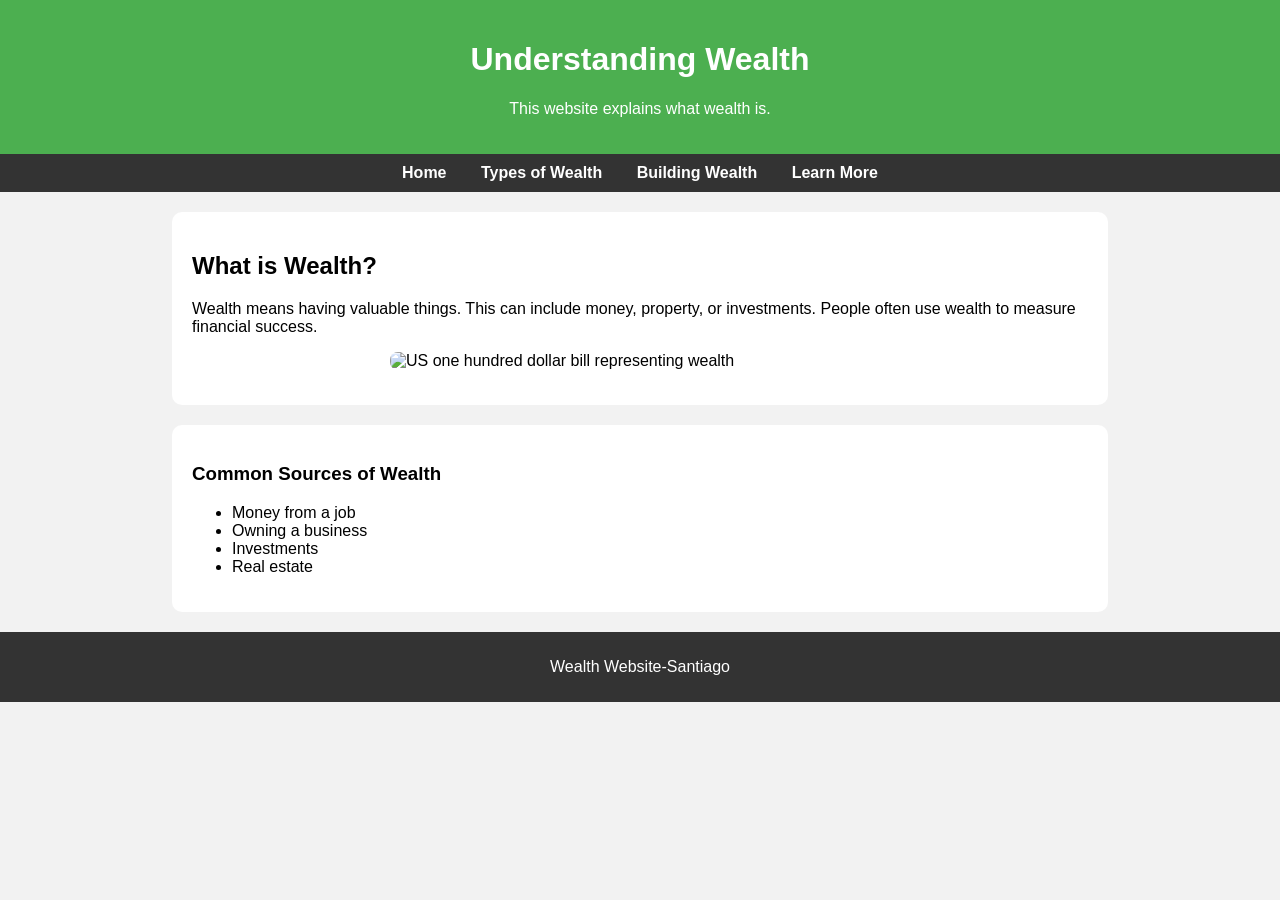
==== index.html @ f5e5234f "Update index.html" ====
<!DOCTYPE html>
<html>

<head>
<title>Wealth Website - Home</title>
<link rel="stylesheet" href="style.css">
</head>

<body>

<header>
<h1>Understanding Wealth</h1>
<p title="Website theme">This website explains what wealth is.</p>
</header>

<nav>
<a href="index.html">Home</a>
<a href="types.html">Types of Wealth</a>
<a href="tips.html">Building Wealth</a>
<a href="https://www.investopedia.com" title="Learn more about finance">Learn More</a>
</nav>

<div id="intro" class="section">

<h2>What is Wealth?</h2>

<p>
Wealth means having valuable things. This can include
<span>money, property, or investments</span>.
People often use wealth to measure financial success.
</p>

<img src="https://img.apmcdn.org/7c83d47f1c11d89de78e99862cbb69b2e878f114/uncropped/689ad7-2023-04-usdollar-600.jpg"
alt="US one hundred dollar bill representing wealth"
title="Money as a symbol of wealth"
width="500">

</div>

<div>

<h3>Common Sources of Wealth</h3>

<ul>
<li>Money from a job</li>
<li>Owning a business</li>
<li>Investments</li>
<li>Real estate</li>
</ul>

</div>

<footer>
<p>Wealth Website-Santiago</p>
</footer>

</body>
</html>
---- style.css ----
body {
font-family: Arial, sans-serif;
background-color: #f2f2f2;
margin: 0;
}

/* Header */
header {
background-color: #4CAF50;
color: white;
text-align: center;
padding: 20px;
}

/* Navigation bar */
nav {
background-color: #333;
padding: 10px;
text-align: center;
}

nav a {
color: white;
text-decoration: none;
margin: 15px;
font-weight: bold;
}

nav a:hover {
color: #4CAF50;
}

/* Content boxes */
div {
background-color: white;
margin: 20px auto;
padding: 20px;
width: 70%;
border-radius: 10px;
}

/* Images */
img {
display: block;
margin: 15px auto;
border-radius: 8px;
}

/* Footer */
footer {
background-color: #333;
color: white;
text-align: center;
padding: 10px;
}
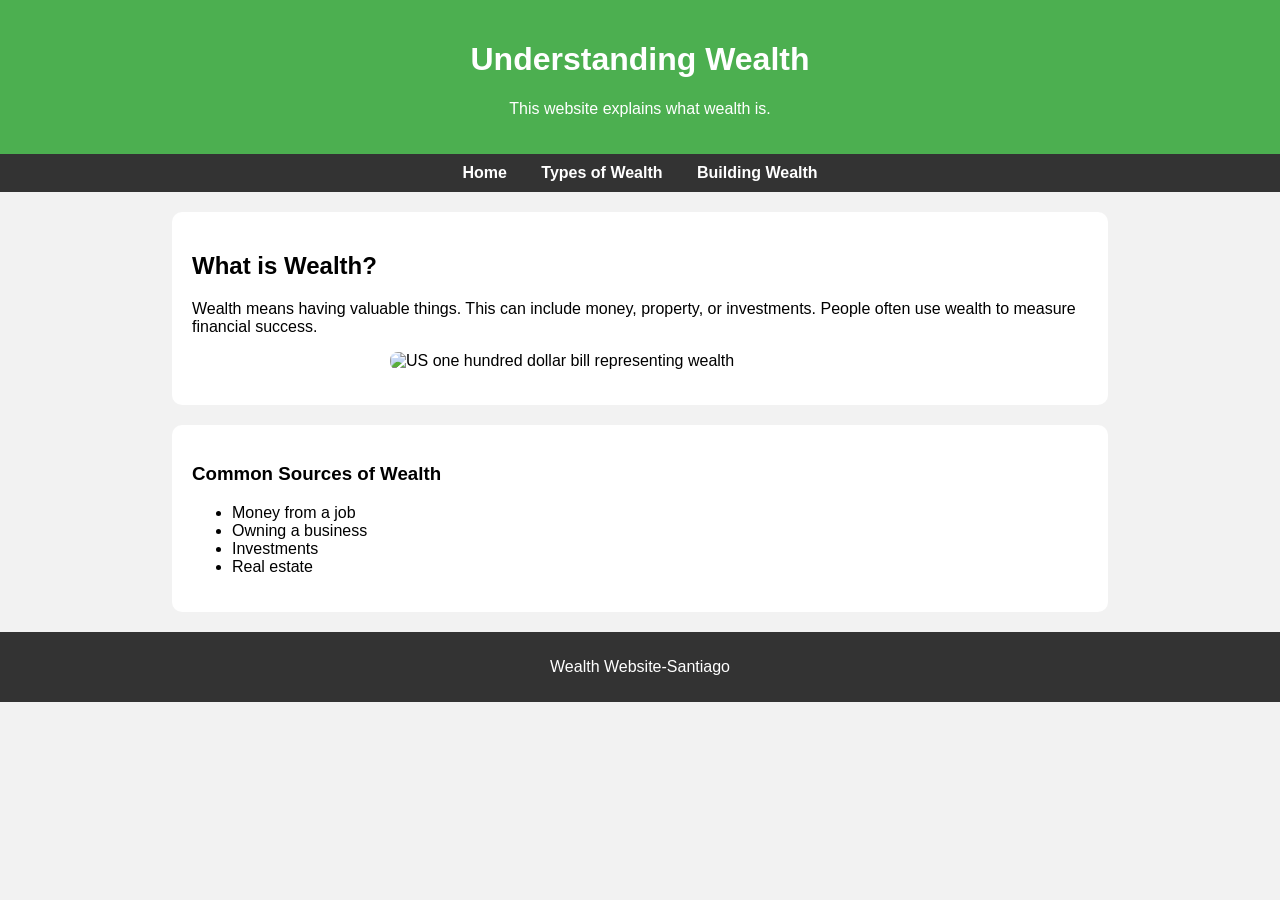
==== commit cf056317: "Update index.html" ====
--- a/index.html
+++ b/index.html
@@ -17,7 +17,6 @@
 <a href="index.html">Home</a>
 <a href="types.html">Types of Wealth</a>
 <a href="tips.html">Building Wealth</a>
-<a href="https://www.investopedia.com" title="Learn more about finance">Learn More</a>
 </nav>
 
 <div id="intro" class="section">
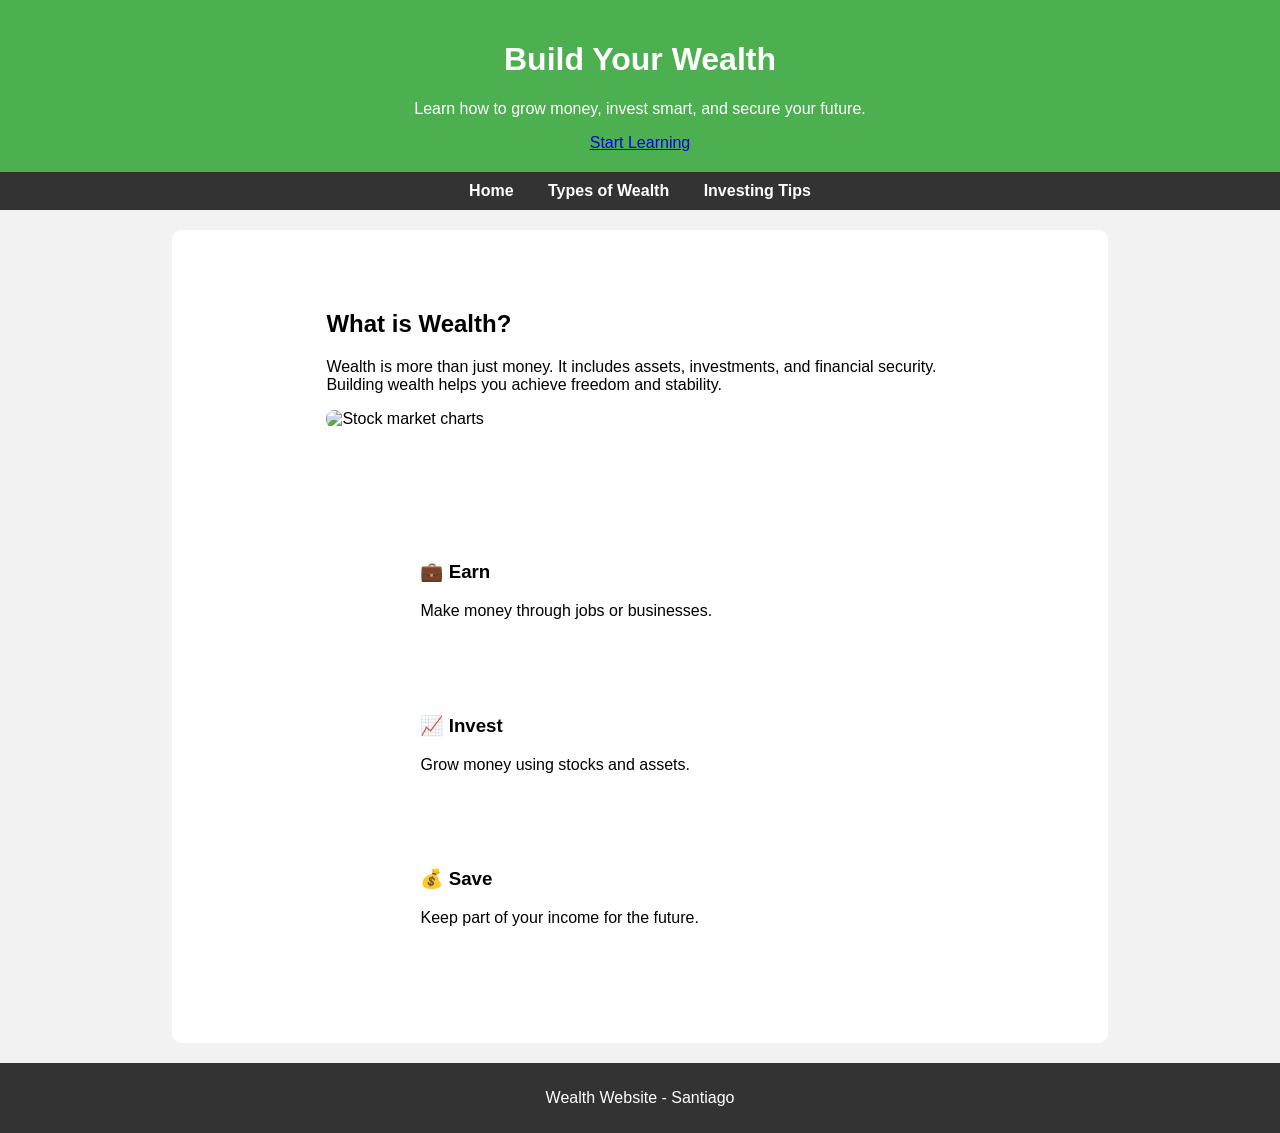
==== commit 32805461: "Update index.html" ====
--- a/index.html
+++ b/index.html
@@ -2,55 +2,64 @@
 <html>
 
 <head>
-<title>Wealth Website - Home</title>
+<title>Wealth - Home</title>
 <link rel="stylesheet" href="style.css">
 </head>
 
 <body>
 
-<header>
-<h1>Understanding Wealth</h1>
-<p title="Website theme">This website explains what wealth is.</p>
+<header class="hero">
+<h1>Build Your Wealth</h1>
+<p>Learn how to grow money, invest smart, and secure your future.</p>
+<a href="tips.html" class="btn">Start Learning</a>
 </header>
 
 <nav>
 <a href="index.html">Home</a>
 <a href="types.html">Types of Wealth</a>
-<a href="tips.html">Building Wealth</a>
+<a href="tips.html">Investing Tips</a>
 </nav>
 
-<div id="intro" class="section">
+<div class="container">
 
+<div class="card">
 <h2>What is Wealth?</h2>
 
 <p>
-Wealth means having valuable things. This can include
-<span>money, property, or investments</span>.
-People often use wealth to measure financial success.
+Wealth is more than just money. It includes 
+<span class="highlight">assets, investments, and financial security</span>.
+Building wealth helps you achieve freedom and stability.
 </p>
 
-<img src="https://img.apmcdn.org/7c83d47f1c11d89de78e99862cbb69b2e878f114/uncropped/689ad7-2023-04-usdollar-600.jpg"
-alt="US one hundred dollar bill representing wealth"
-title="Money as a symbol of wealth"
-width="500">
+<img src="https://images.unsplash.com/photo-1565514158744-064f34bd6e3c"
+alt="Stock market charts"
+title="Investing and financial growth">
 
 </div>
 
-<div>
+<div class="grid">
 
-<h3>Common Sources of Wealth</h3>
+<div class="mini-card">
+<h3>💼 Earn</h3>
+<p>Make money through jobs or businesses.</p>
+</div>
 
-<ul>
-<li>Money from a job</li>
-<li>Owning a business</li>
-<li>Investments</li>
-<li>Real estate</li>
-</ul>
+<div class="mini-card">
+<h3>📈 Invest</h3>
+<p>Grow money using stocks and assets.</p>
+</div>
+
+<div class="mini-card">
+<h3>💰 Save</h3>
+<p>Keep part of your income for the future.</p>
+</div>
+
+</div>
 
 </div>
 
 <footer>
-<p>Wealth Website-Santiago</p>
+<p>Wealth Website - Santiago</p>
 </footer>
 
 </body>
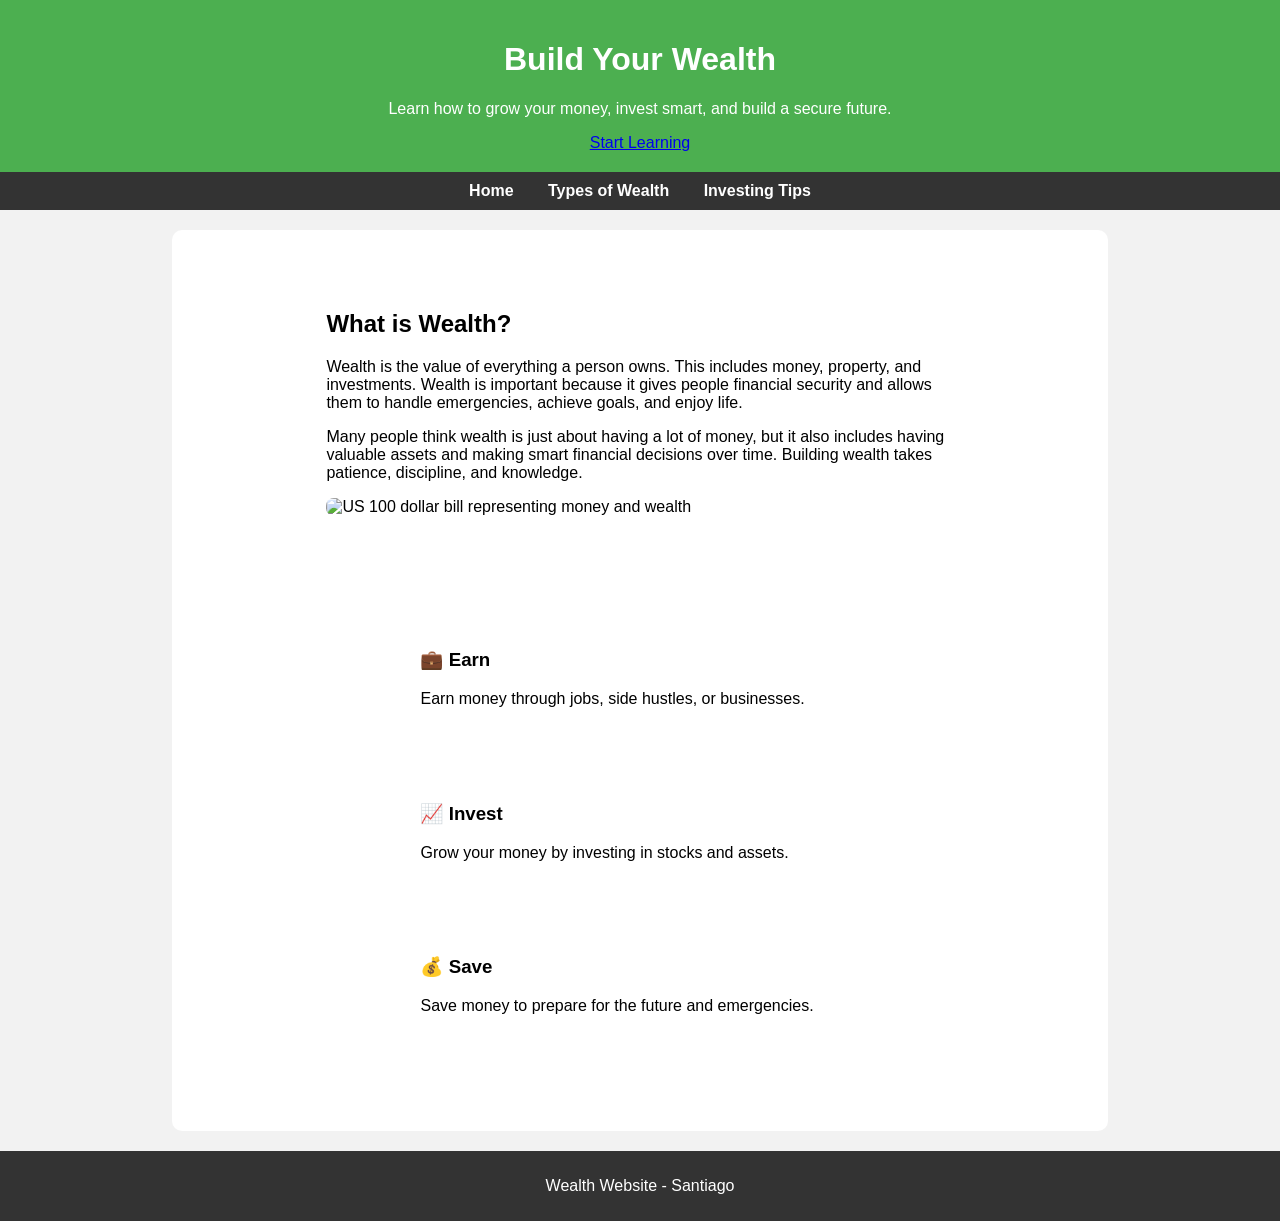
==== commit 88bc4ab2: "Update index.html" ====
--- a/index.html
+++ b/index.html
@@ -10,7 +10,7 @@
 
 <header class="hero">
 <h1>Build Your Wealth</h1>
-<p>Learn how to grow money, invest smart, and secure your future.</p>
+<p>Learn how to grow your money, invest smart, and build a secure future.</p>
 <a href="tips.html" class="btn">Start Learning</a>
 </header>
 
@@ -26,14 +26,20 @@
 <h2>What is Wealth?</h2>
 
 <p>
-Wealth is more than just money. It includes 
-<span class="highlight">assets, investments, and financial security</span>.
-Building wealth helps you achieve freedom and stability.
+Wealth is the value of everything a person owns. This includes money, property,
+and investments. Wealth is important because it gives people financial security
+and allows them to handle emergencies, achieve goals, and enjoy life.
 </p>
 
-<img src="https://images.unsplash.com/photo-1565514158744-064f34bd6e3c"
-alt="Stock market charts"
-title="Investing and financial growth">
+<p>
+Many people think wealth is just about having a lot of money, but it also includes
+having valuable assets and making smart financial decisions over time.
+<span class="highlight">Building wealth takes patience, discipline, and knowledge.</span>
+</p>
+
+<img src="https://upload.wikimedia.org/wikipedia/commons/4/4a/US_100_dollar_bill%2C_series_2009.jpg"
+alt="US 100 dollar bill representing money and wealth"
+title="Money is a common symbol of wealth">
 
 </div>
 
@@ -41,17 +47,17 @@
 
 <div class="mini-card">
 <h3>💼 Earn</h3>
-<p>Make money through jobs or businesses.</p>
+<p>Earn money through jobs, side hustles, or businesses.</p>
 </div>
 
 <div class="mini-card">
 <h3>📈 Invest</h3>
-<p>Grow money using stocks and assets.</p>
+<p>Grow your money by investing in stocks and assets.</p>
 </div>
 
 <div class="mini-card">
 <h3>💰 Save</h3>
-<p>Keep part of your income for the future.</p>
+<p>Save money to prepare for the future and emergencies.</p>
 </div>
 
 </div>
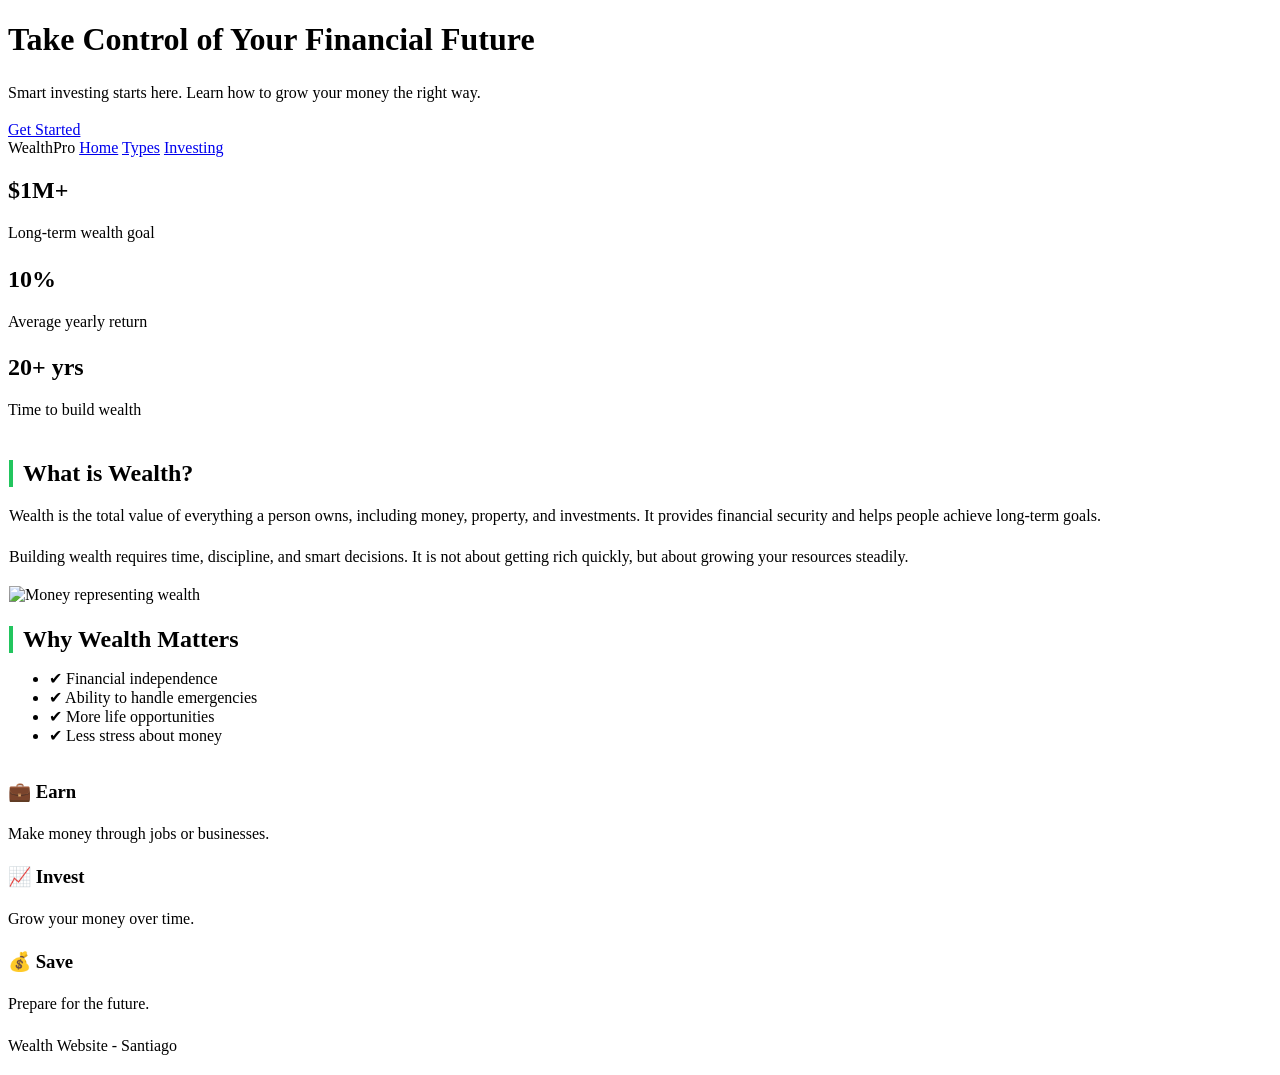
==== commit b24cd32f: "Update index.html" ====
--- a/index.html
+++ b/index.html
@@ -2,23 +2,42 @@
 <html>
 
 <head>
-<title>Wealth - Home</title>
+<title>WealthPro - Home</title>
 <link rel="stylesheet" href="style.css">
 </head>
 
 <body>
 
 <header class="hero">
-<h1>Build Your Wealth</h1>
-<p>Learn how to grow your money, invest smart, and build a secure future.</p>
-<a href="tips.html" class="btn">Start Learning</a>
+<h1>Take Control of Your Financial Future</h1>
+<p>Smart investing starts here. Learn how to grow your money the right way.</p>
+<a href="tips.html" class="btn">Get Started</a>
 </header>
 
 <nav>
+<span class="logo">WealthPro</span>
 <a href="index.html">Home</a>
-<a href="types.html">Types of Wealth</a>
-<a href="tips.html">Investing Tips</a>
+<a href="types.html">Types</a>
+<a href="tips.html">Investing</a>
 </nav>
+
+<!-- STATS SECTION -->
+<div class="stats">
+<div>
+<h2>$1M+</h2>
+<p>Long-term wealth goal</p>
+</div>
+
+<div>
+<h2>10%</h2>
+<p>Average yearly return</p>
+</div>
+
+<div>
+<h2>20+ yrs</h2>
+<p>Time to build wealth</p>
+</div>
+</div>
 
 <div class="container">
 
@@ -26,20 +45,31 @@
 <h2>What is Wealth?</h2>
 
 <p>
-Wealth is the value of everything a person owns. This includes money, property,
-and investments. Wealth is important because it gives people financial security
-and allows them to handle emergencies, achieve goals, and enjoy life.
+Wealth is the total value of everything a person owns, including money,
+property, and investments. It provides financial security and helps people
+achieve long-term goals.
 </p>
 
 <p>
-Many people think wealth is just about having a lot of money, but it also includes
-having valuable assets and making smart financial decisions over time.
-<span class="highlight">Building wealth takes patience, discipline, and knowledge.</span>
+<span class="highlight">Building wealth requires time, discipline, and smart decisions.</span>
+It is not about getting rich quickly, but about growing your resources steadily.
 </p>
 
 <img src="https://upload.wikimedia.org/wikipedia/commons/4/4a/US_100_dollar_bill%2C_series_2009.jpg"
-alt="US 100 dollar bill representing money and wealth"
-title="Money is a common symbol of wealth">
+alt="Money representing wealth">
+
+</div>
+
+<div class="card">
+
+<h2>Why Wealth Matters</h2>
+
+<ul>
+<li>✔ Financial independence</li>
+<li>✔ Ability to handle emergencies</li>
+<li>✔ More life opportunities</li>
+<li>✔ Less stress about money</li>
+</ul>
 
 </div>
 
@@ -47,17 +77,17 @@
 
 <div class="mini-card">
 <h3>💼 Earn</h3>
-<p>Earn money through jobs, side hustles, or businesses.</p>
+<p>Make money through jobs or businesses.</p>
 </div>
 
 <div class="mini-card">
 <h3>📈 Invest</h3>
-<p>Grow your money by investing in stocks and assets.</p>
+<p>Grow your money over time.</p>
 </div>
 
 <div class="mini-card">
 <h3>💰 Save</h3>
-<p>Save money to prepare for the future and emergencies.</p>
+<p>Prepare for the future.</p>
 </div>
 
 </div>
--- a/style.css
+++ b/style.css
@@ -1,55 +1,19 @@
-body {
-font-family: Arial, sans-serif;
-background-color: #f2f2f2;
-margin: 0;
+/* Section titles spacing */
+h2 {
+    margin-bottom: 10px;
 }
 
-/* Header */
-header {
-background-color: #4CAF50;
-color: white;
-text-align: center;
-padding: 20px;
+p {
+    line-height: 1.6;
 }
 
-/* Navigation bar */
-nav {
-background-color: #333;
-padding: 10px;
-text-align: center;
+/* Make layout feel more like real websites */
+.card h2, .card h3 {
+    border-left: 4px solid #22c55e;
+    padding-left: 10px;
 }
 
-nav a {
-color: white;
-text-decoration: none;
-margin: 15px;
-font-weight: bold;
+/* Add subtle divider look */
+.card {
+    border: 1px solid rgba(255,255,255,0.05);
 }
-
-nav a:hover {
-color: #4CAF50;
-}
-
-/* Content boxes */
-div {
-background-color: white;
-margin: 20px auto;
-padding: 20px;
-width: 70%;
-border-radius: 10px;
-}
-
-/* Images */
-img {
-display: block;
-margin: 15px auto;
-border-radius: 8px;
-}
-
-/* Footer */
-footer {
-background-color: #333;
-color: white;
-text-align: center;
-padding: 10px;
-}
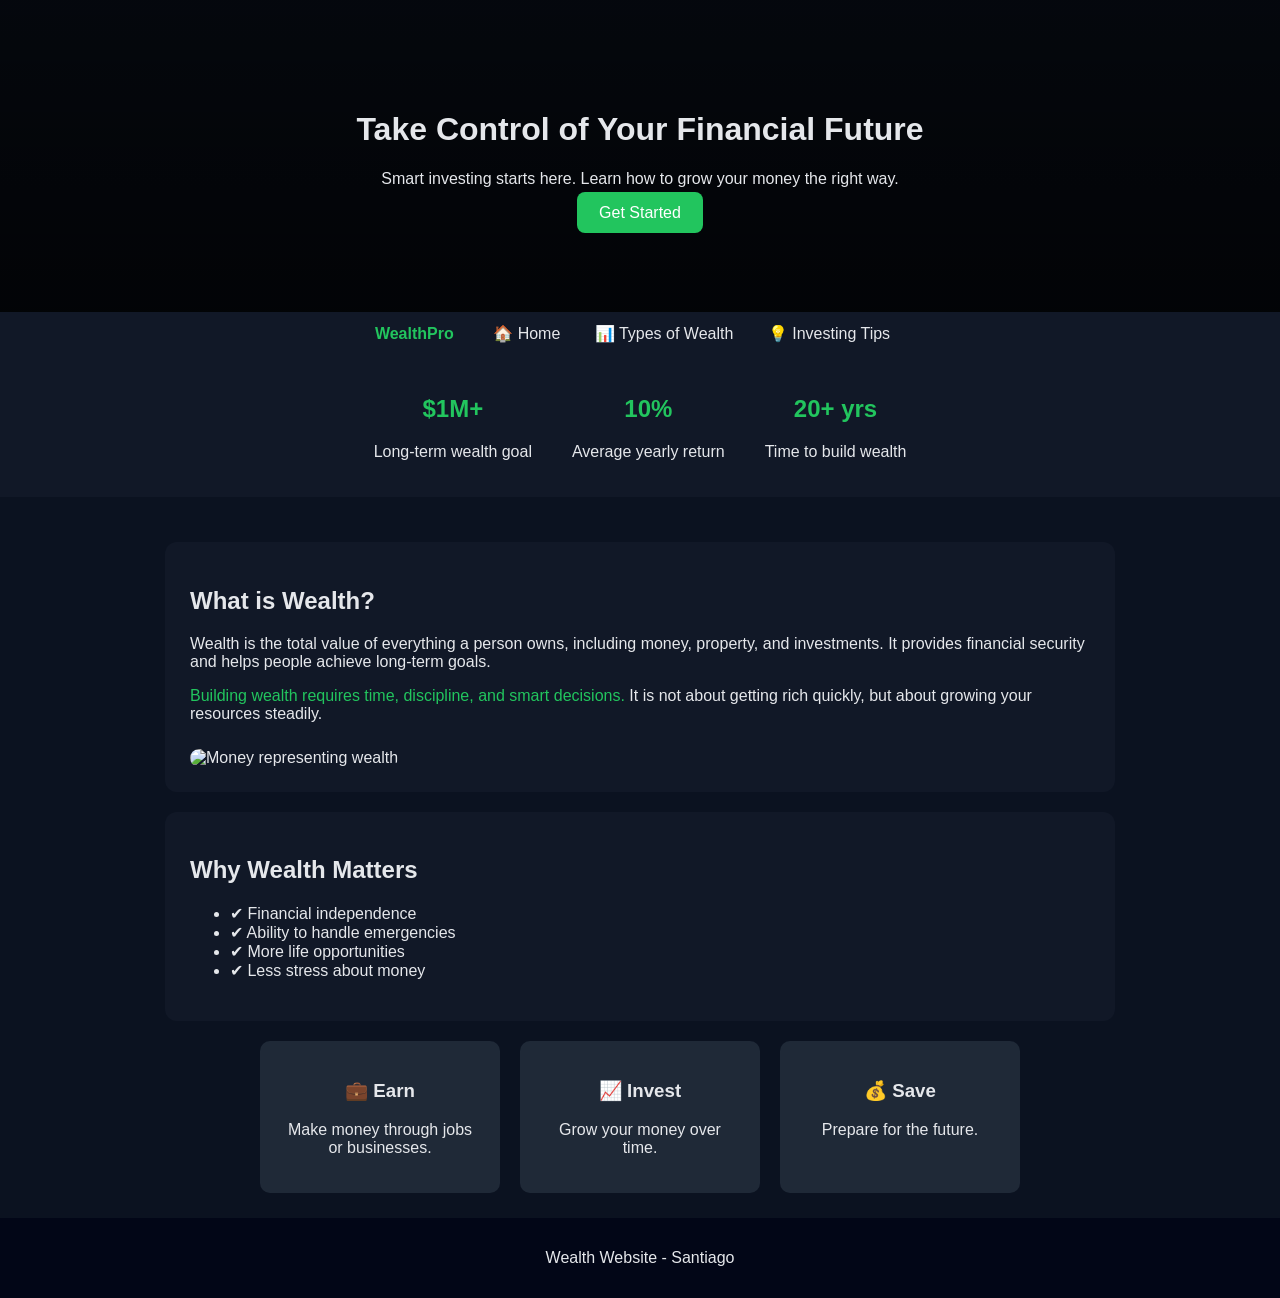
==== commit c0aa8492: "Update index.html" ====
--- a/index.html
+++ b/index.html
@@ -16,9 +16,10 @@
 
 <nav>
 <span class="logo">WealthPro</span>
-<a href="index.html">Home</a>
-<a href="types.html">Types</a>
-<a href="tips.html">Investing</a>
+
+<a href="index.html">🏠 Home</a>
+<a href="types.html">📊 Types of Wealth</a>
+<a href="tips.html">💡 Investing Tips</a>
 </nav>
 
 <!-- STATS SECTION -->
--- a/style.css
+++ b/style.css
@@ -1,19 +1,124 @@
-/* Section titles spacing */
-h2 {
-    margin-bottom: 10px;
+body {
+    margin: 0;
+    font-family: Arial, sans-serif;
+    background-color: #0b1220;
+    color: #e5e7eb;
 }
 
-p {
-    line-height: 1.6;
+/* HERO */
+.hero {
+    background: linear-gradient(rgba(0,0,0,0.6), rgba(0,0,0,0.8)),
+    url('https://upload.wikimedia.org/wikipedia/commons/3/3a/Stock_market_chart.jpg');
+    background-size: cover;
+    text-align: center;
+    padding: 90px 20px;
 }
 
-/* Make layout feel more like real websites */
-.card h2, .card h3 {
-    border-left: 4px solid #22c55e;
-    padding-left: 10px;
+/* NAV */
+nav {
+    background-color: #111827;
+    padding: 12px;
+    text-align: center;
 }
 
-/* Add subtle divider look */
+nav a {
+    color: #e5e7eb;
+    margin: 15px;
+    text-decoration: none;
+}
+
+nav a:hover {
+    color: #22c55e;
+}
+
+/* LOGO */
+.logo {
+    color: #22c55e;
+    font-weight: bold;
+    margin-right: 20px;
+}
+
+/* BUTTON */
+.btn {
+    background-color: #22c55e;
+    padding: 12px 22px;
+    color: white;
+    text-decoration: none;
+    border-radius: 8px;
+}
+
+/* STATS */
+.stats {
+    display: flex;
+    justify-content: center;
+    gap: 40px;
+    background-color: #111827;
+    padding: 20px;
+    text-align: center;
+}
+
+.stats h2 {
+    color: #22c55e;
+}
+
+/* CONTAINER */
+.container {
+    padding: 25px;
+}
+
+/* CARD */
 .card {
-    border: 1px solid rgba(255,255,255,0.05);
+    background: #111827;
+    padding: 25px;
+    margin: 20px auto;
+    max-width: 900px;
+    border-radius: 12px;
+    transition: 0.2s;
 }
+
+.card:hover {
+    transform: translateY(-3px);
+}
+
+/* GRID */
+.grid {
+    display: flex;
+    gap: 20px;
+    justify-content: center;
+    flex-wrap: wrap;
+}
+
+/* MINI CARDS */
+.mini-card {
+    background: #1f2937;
+    padding: 20px;
+    border-radius: 10px;
+    width: 200px;
+    text-align: center;
+}
+
+/* IMAGE */
+img {
+    width: 100%;
+    border-radius: 10px;
+    margin-top: 10px;
+}
+
+/* TEXT */
+.highlight {
+    color: #22c55e;
+}
+
+/* HEADER */
+.page-header {
+    text-align: center;
+    padding: 30px;
+    background-color: #111827;
+}
+
+/* FOOTER */
+footer {
+    text-align: center;
+    padding: 15px;
+    background-color: #020617;
+}
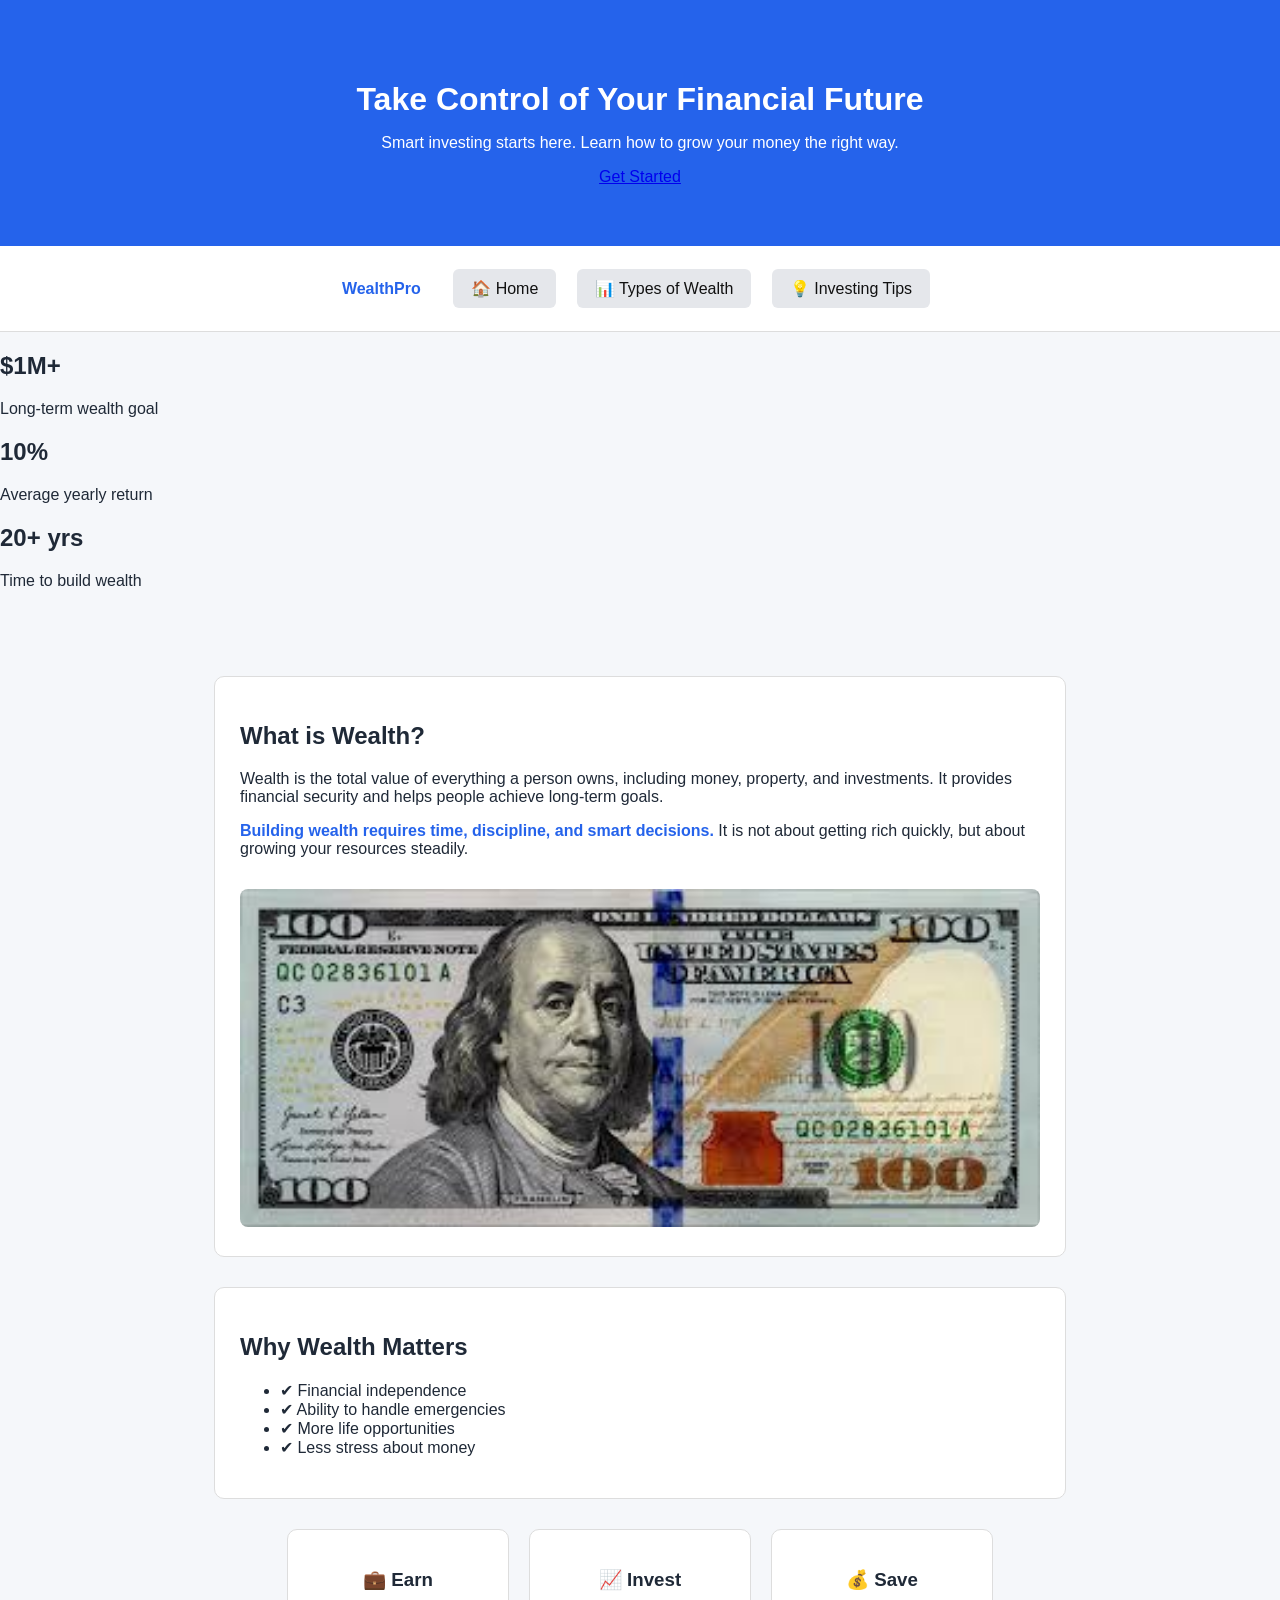
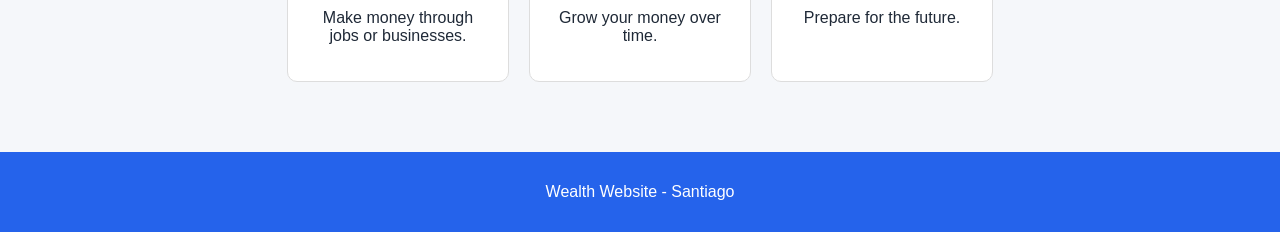
==== commit 8f5ed4a0: "Update index.html" ====
--- a/index.html
+++ b/index.html
@@ -56,7 +56,7 @@
 It is not about getting rich quickly, but about growing your resources steadily.
 </p>
 
-<img src="https://upload.wikimedia.org/wikipedia/commons/4/4a/US_100_dollar_bill%2C_series_2009.jpg"
+<img src="[data-uri]"
 alt="Money representing wealth">
 
 </div>
--- a/style.css
+++ b/style.css
@@ -1,124 +1,105 @@
 body {
     margin: 0;
     font-family: Arial, sans-serif;
-    background-color: #0b1220;
-    color: #e5e7eb;
+    background-color: #f5f7fa;
+    color: #1f2937;
 }
 
-/* HERO */
+/* HEADER */
 .hero {
-    background: linear-gradient(rgba(0,0,0,0.6), rgba(0,0,0,0.8)),
-    url('https://upload.wikimedia.org/wikipedia/commons/3/3a/Stock_market_chart.jpg');
-    background-size: cover;
+    background-color: #2563eb;
+    color: white;
     text-align: center;
-    padding: 90px 20px;
+    padding: 60px 20px;
 }
 
-/* NAV */
-nav {
-    background-color: #111827;
-    padding: 12px;
-    text-align: center;
+.hero h1 {
+    margin-bottom: 10px;
 }
 
-nav a {
-    color: #e5e7eb;
-    margin: 15px;
-    text-decoration: none;
-}
-
-nav a:hover {
-    color: #22c55e;
+/* NAV BAR */
+nav {
+    background-color: white;
+    padding: 15px;
+    text-align: center;
+    border-bottom: 1px solid #ddd;
 }
 
 /* LOGO */
 .logo {
-    color: #22c55e;
     font-weight: bold;
+    color: #2563eb;
     margin-right: 20px;
 }
 
-/* BUTTON */
-.btn {
-    background-color: #22c55e;
-    padding: 12px 22px;
-    color: white;
+/* NAV BUTTONS */
+nav a {
+    display: inline-block;
+    margin: 8px;
+    padding: 10px 18px;
+    background-color: #e5e7eb;
+    color: #111;
     text-decoration: none;
-    border-radius: 8px;
+    border-radius: 6px;
 }
 
-/* STATS */
-.stats {
-    display: flex;
-    justify-content: center;
-    gap: 40px;
-    background-color: #111827;
-    padding: 20px;
-    text-align: center;
-}
-
-.stats h2 {
-    color: #22c55e;
+/* HOVER EFFECT */
+nav a:hover {
+    background-color: #2563eb;
+    color: white;
 }
 
 /* CONTAINER */
 .container {
-    padding: 25px;
+    padding: 40px 20px;
 }
 
-/* CARD */
+/* CARDS */
 .card {
-    background: #111827;
+    background: white;
     padding: 25px;
-    margin: 20px auto;
-    max-width: 900px;
-    border-radius: 12px;
-    transition: 0.2s;
-}
-
-.card:hover {
-    transform: translateY(-3px);
+    margin: 30px auto;
+    max-width: 800px;
+    border-radius: 10px;
+    border: 1px solid #ddd;
 }
 
 /* GRID */
 .grid {
     display: flex;
+    justify-content: center;
     gap: 20px;
-    justify-content: center;
     flex-wrap: wrap;
 }
 
 /* MINI CARDS */
 .mini-card {
-    background: #1f2937;
+    background: white;
     padding: 20px;
+    width: 180px;
     border-radius: 10px;
-    width: 200px;
+    border: 1px solid #ddd;
     text-align: center;
 }
 
 /* IMAGE */
 img {
     width: 100%;
-    border-radius: 10px;
-    margin-top: 10px;
+    margin-top: 15px;
+    border-radius: 8px;
 }
 
 /* TEXT */
 .highlight {
-    color: #22c55e;
-}
-
-/* HEADER */
-.page-header {
-    text-align: center;
-    padding: 30px;
-    background-color: #111827;
+    color: #2563eb;
+    font-weight: bold;
 }
 
 /* FOOTER */
 footer {
     text-align: center;
     padding: 15px;
-    background-color: #020617;
+    background-color: #2563eb;
+    color: white;
+    margin-top: 30px;
 }
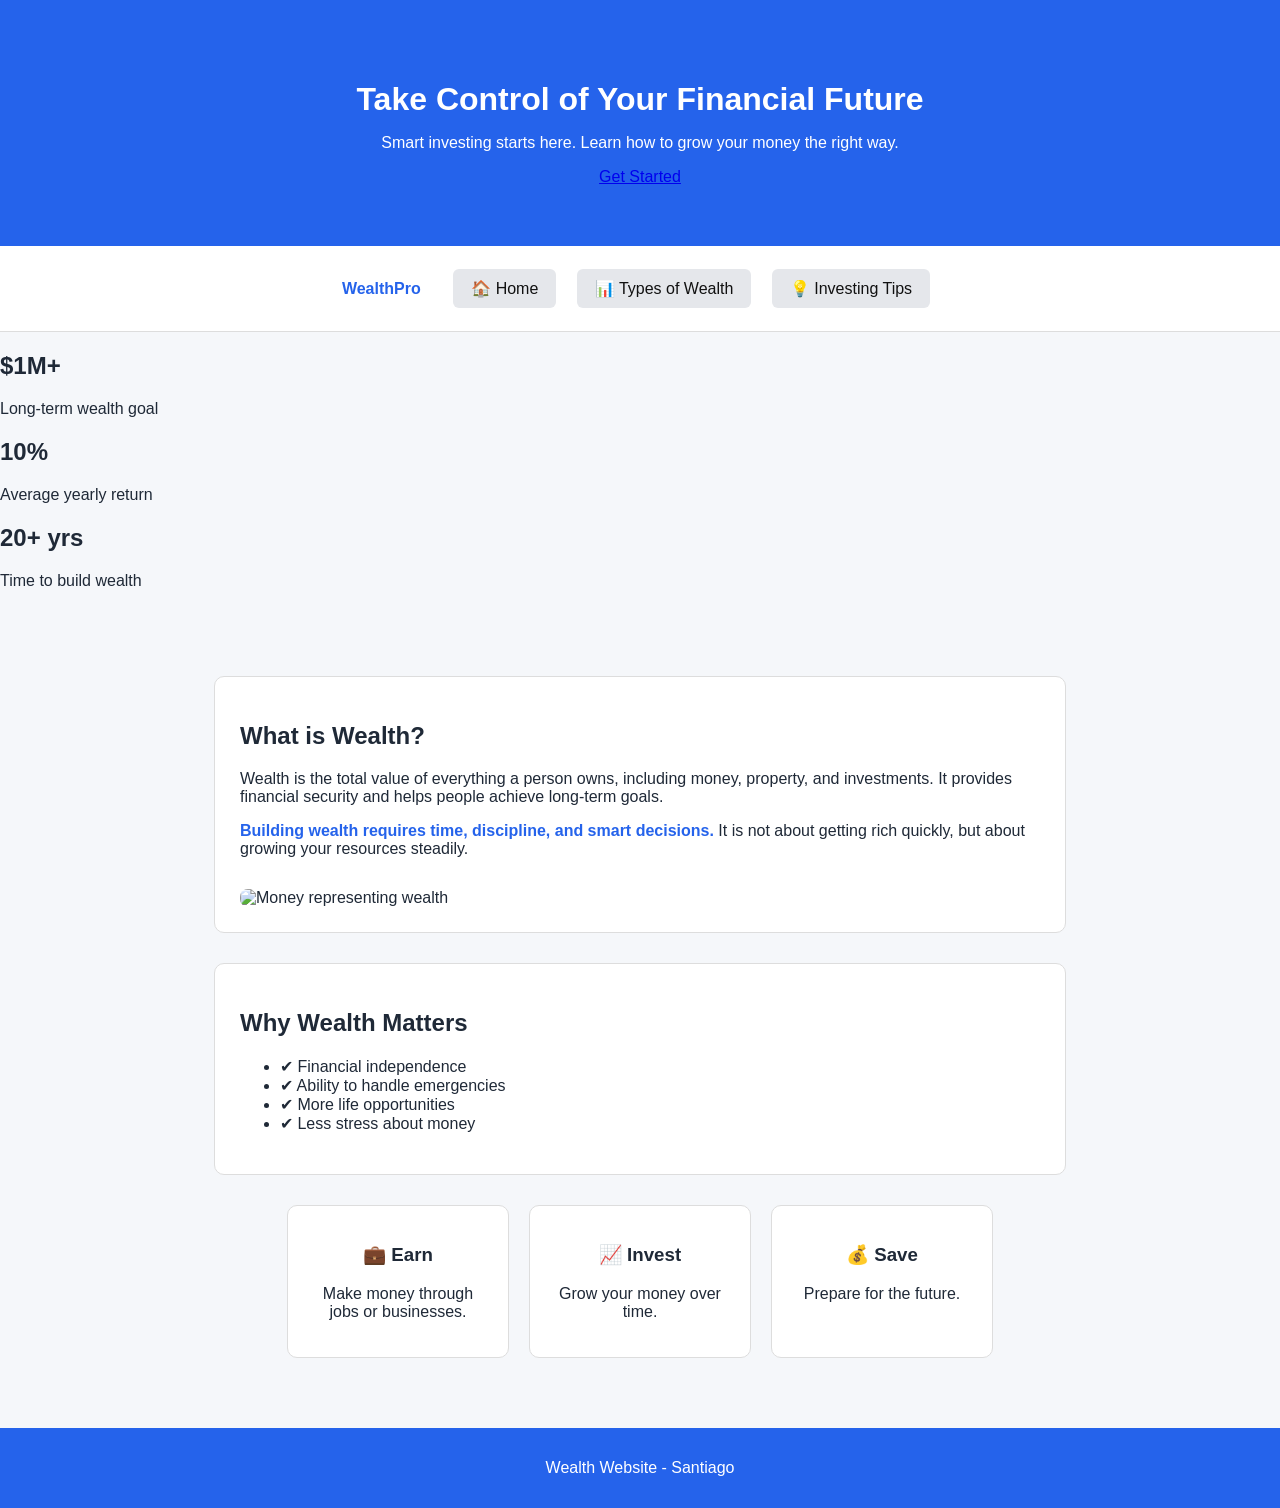
==== commit 717ffa51: "Update index.html" ====
--- a/index.html
+++ b/index.html
@@ -55,8 +55,7 @@
 <span class="highlight">Building wealth requires time, discipline, and smart decisions.</span>
 It is not about getting rich quickly, but about growing your resources steadily.
 </p>
-
-<img src="[data-uri]"
+<img src="https://aarohilife.org/coversity/wp-content/uploads/2024/06/Library-5.jpg"
 alt="Money representing wealth">
 
 </div>
